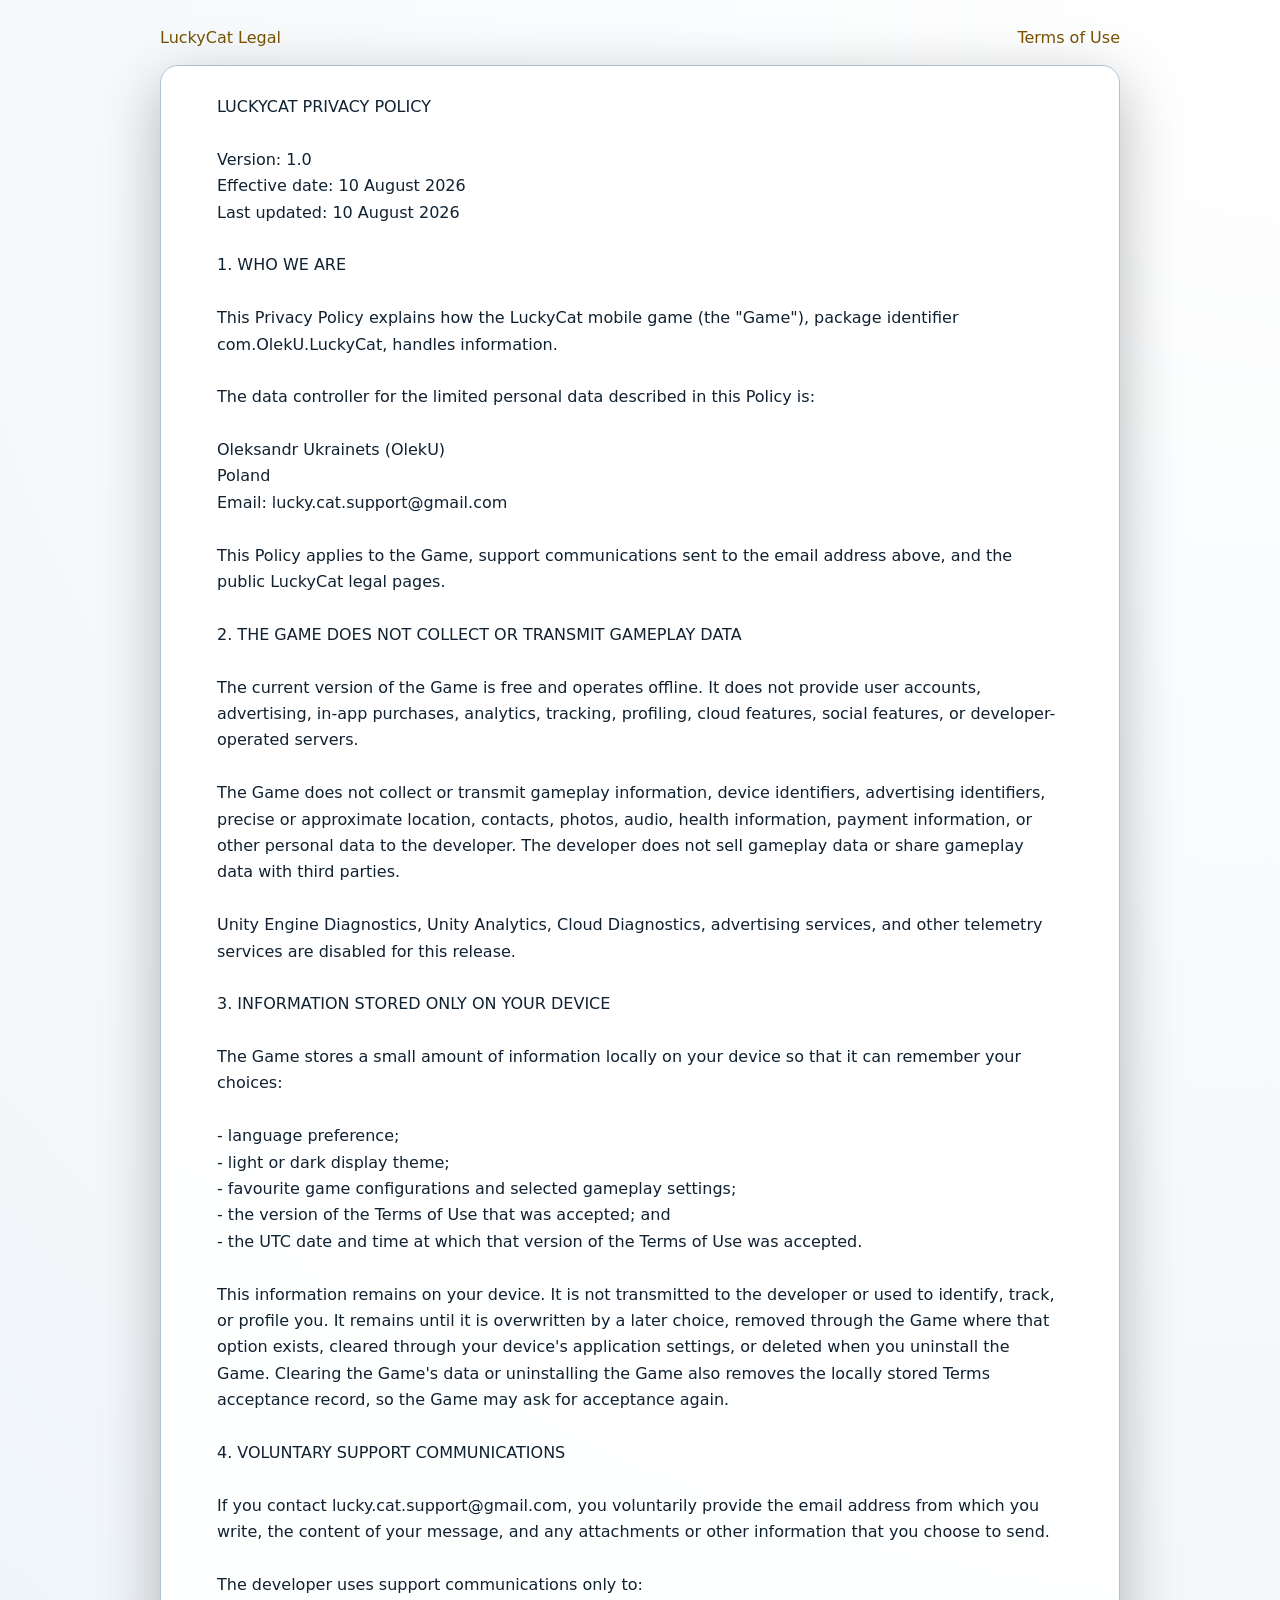
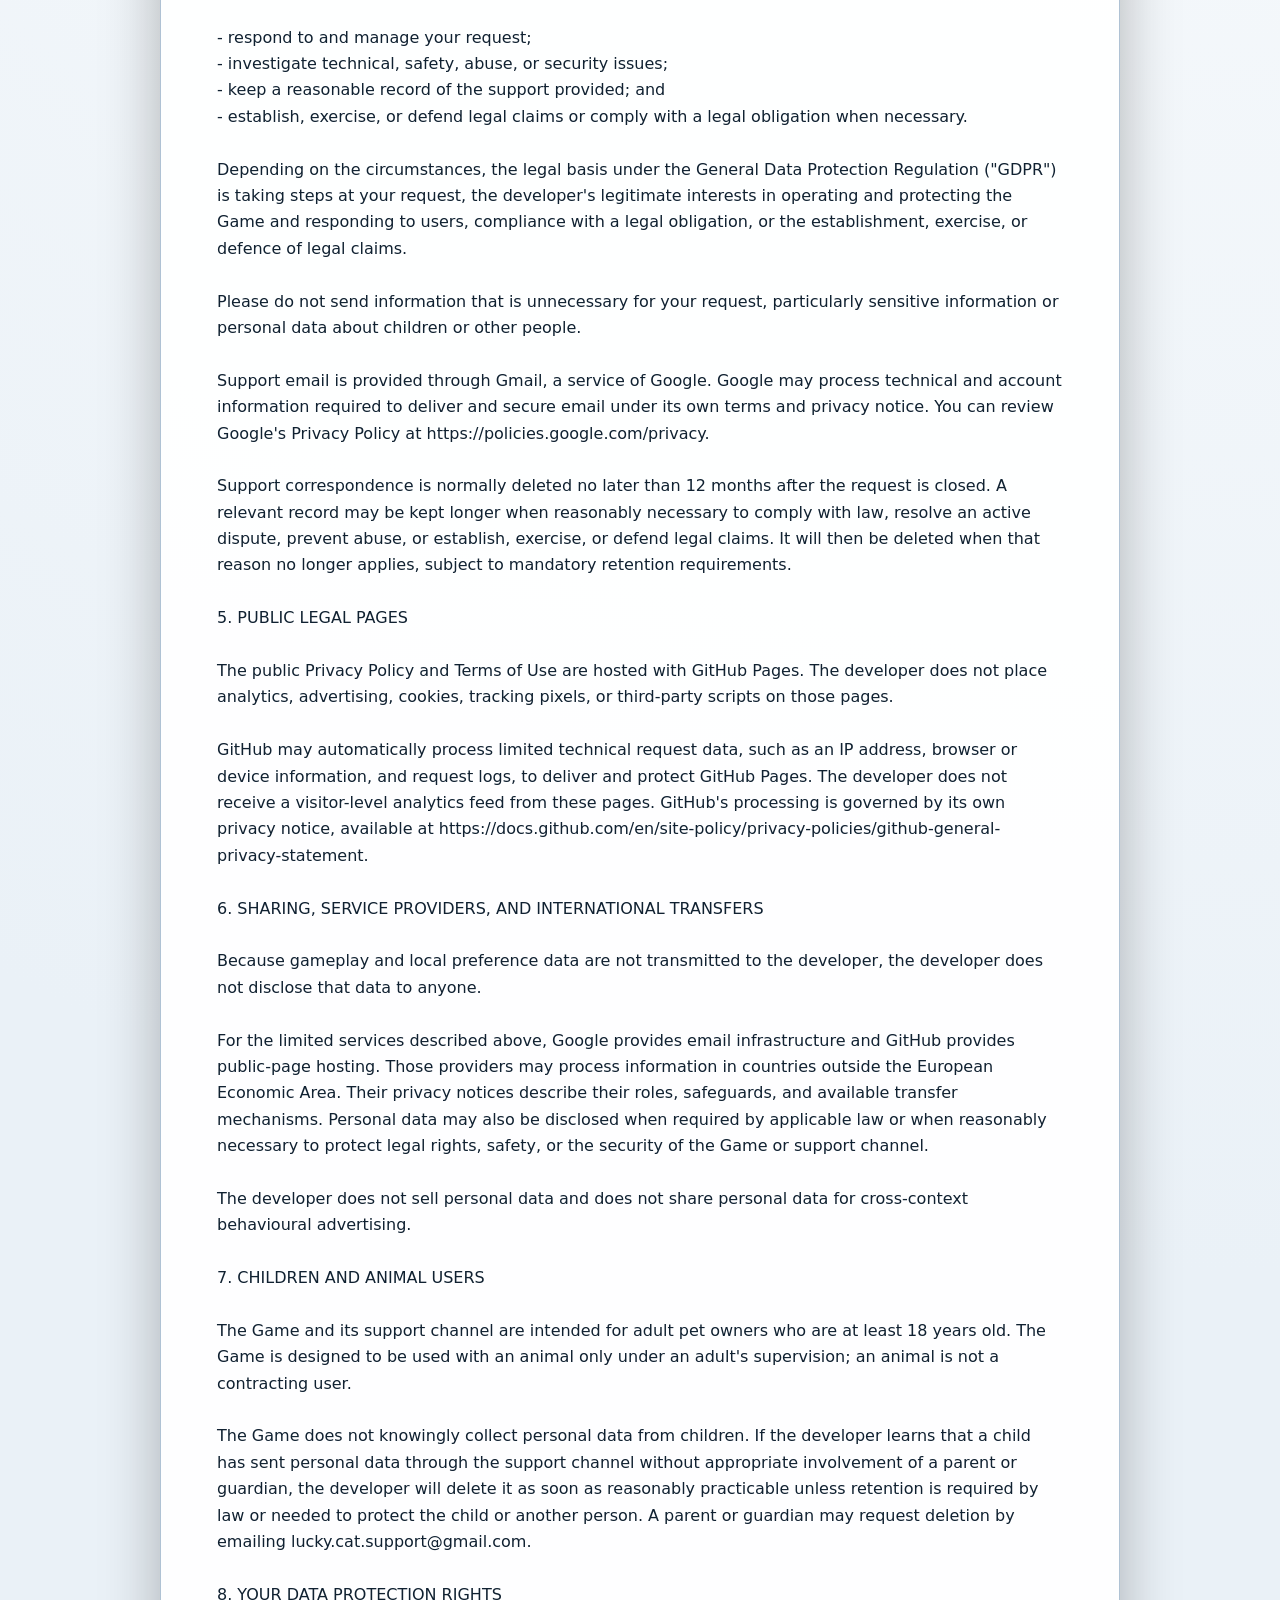
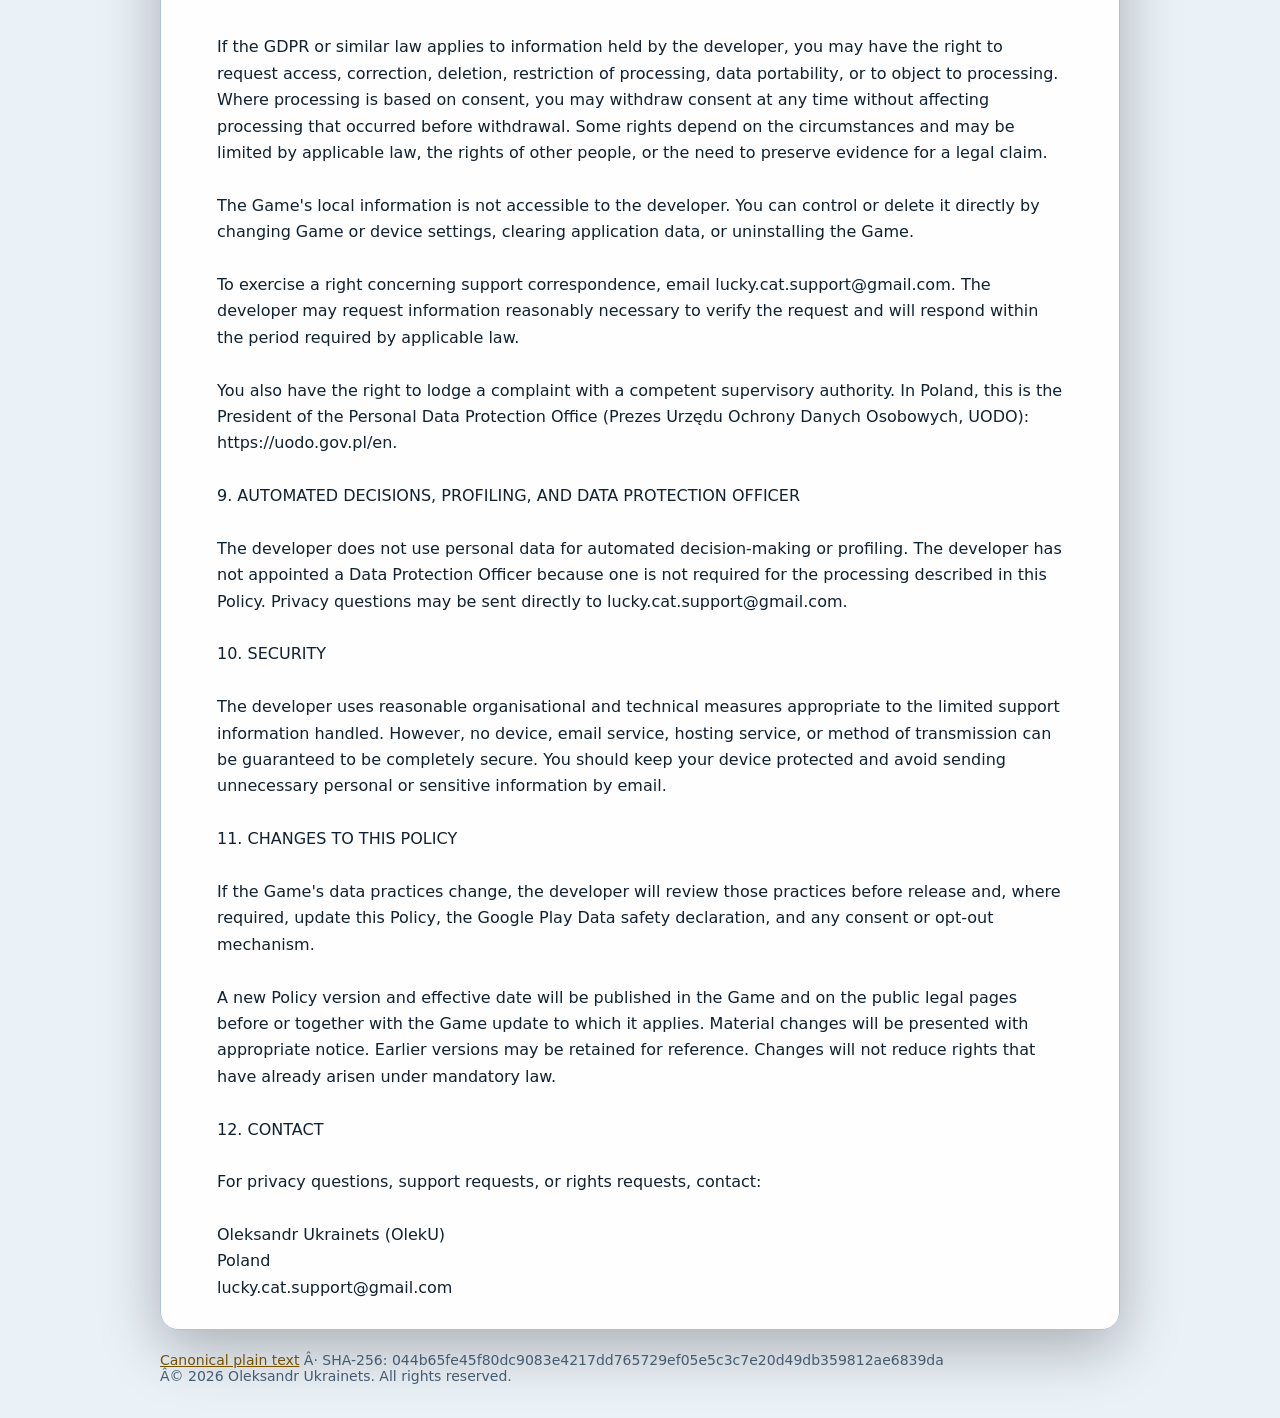
==== privacy-policy/index.html @ cce5e017 "Publish LuckyCat legal documents" ====
<!doctype html>
<html lang="en">
<head>
    <meta charset="utf-8">
    <meta name="viewport" content="width=device-width, initial-scale=1">
    <meta name="robots" content="index,follow">
    <meta name="legal-document-id" content="privacy-policy">
    <meta name="legal-document-version" content="1.0">
    <meta name="legal-document-effective-date" content="2026-08-10">
    <meta name="legal-document-sha256" content="044b65fe45f80dc9083e4217dd765729ef05e5c3c7e20d49db359812ae6839da">
    <title>LuckyCat Privacy Policy</title>
    <link rel="stylesheet" href="../assets/legal.css">
</head>
<body>
    <header class="site-header">
        <a href="../">LuckyCat Legal</a>
        <a href="../terms-of-use/">Terms of Use</a>
    </header>
    <main class="legal-page">
        <pre class="legal-copy">LUCKYCAT PRIVACY POLICY

Version: 1.0
Effective date: 10 August 2026
Last updated: 10 August 2026

1. WHO WE ARE

This Privacy Policy explains how the LuckyCat mobile game (the &quot;Game&quot;), package identifier com.OlekU.LuckyCat, handles information.

The data controller for the limited personal data described in this Policy is:

Oleksandr Ukrainets (OlekU)
Poland
Email: lucky.cat.support@gmail.com

This Policy applies to the Game, support communications sent to the email address above, and the public LuckyCat legal pages.

2. THE GAME DOES NOT COLLECT OR TRANSMIT GAMEPLAY DATA

The current version of the Game is free and operates offline. It does not provide user accounts, advertising, in-app purchases, analytics, tracking, profiling, cloud features, social features, or developer-operated servers.

The Game does not collect or transmit gameplay information, device identifiers, advertising identifiers, precise or approximate location, contacts, photos, audio, health information, payment information, or other personal data to the developer. The developer does not sell gameplay data or share gameplay data with third parties.

Unity Engine Diagnostics, Unity Analytics, Cloud Diagnostics, advertising services, and other telemetry services are disabled for this release.

3. INFORMATION STORED ONLY ON YOUR DEVICE

The Game stores a small amount of information locally on your device so that it can remember your choices:

- language preference;
- light or dark display theme;
- favourite game configurations and selected gameplay settings;
- the version of the Terms of Use that was accepted; and
- the UTC date and time at which that version of the Terms of Use was accepted.

This information remains on your device. It is not transmitted to the developer or used to identify, track, or profile you. It remains until it is overwritten by a later choice, removed through the Game where that option exists, cleared through your device&#39;s application settings, or deleted when you uninstall the Game. Clearing the Game&#39;s data or uninstalling the Game also removes the locally stored Terms acceptance record, so the Game may ask for acceptance again.

4. VOLUNTARY SUPPORT COMMUNICATIONS

If you contact lucky.cat.support@gmail.com, you voluntarily provide the email address from which you write, the content of your message, and any attachments or other information that you choose to send.

The developer uses support communications only to:

- respond to and manage your request;
- investigate technical, safety, abuse, or security issues;
- keep a reasonable record of the support provided; and
- establish, exercise, or defend legal claims or comply with a legal obligation when necessary.

Depending on the circumstances, the legal basis under the General Data Protection Regulation (&quot;GDPR&quot;) is taking steps at your request, the developer&#39;s legitimate interests in operating and protecting the Game and responding to users, compliance with a legal obligation, or the establishment, exercise, or defence of legal claims.

Please do not send information that is unnecessary for your request, particularly sensitive information or personal data about children or other people.

Support email is provided through Gmail, a service of Google. Google may process technical and account information required to deliver and secure email under its own terms and privacy notice. You can review Google&#39;s Privacy Policy at https://policies.google.com/privacy.

Support correspondence is normally deleted no later than 12 months after the request is closed. A relevant record may be kept longer when reasonably necessary to comply with law, resolve an active dispute, prevent abuse, or establish, exercise, or defend legal claims. It will then be deleted when that reason no longer applies, subject to mandatory retention requirements.

5. PUBLIC LEGAL PAGES

The public Privacy Policy and Terms of Use are hosted with GitHub Pages. The developer does not place analytics, advertising, cookies, tracking pixels, or third-party scripts on those pages.

GitHub may automatically process limited technical request data, such as an IP address, browser or device information, and request logs, to deliver and protect GitHub Pages. The developer does not receive a visitor-level analytics feed from these pages. GitHub&#39;s processing is governed by its own privacy notice, available at https://docs.github.com/en/site-policy/privacy-policies/github-general-privacy-statement.

6. SHARING, SERVICE PROVIDERS, AND INTERNATIONAL TRANSFERS

Because gameplay and local preference data are not transmitted to the developer, the developer does not disclose that data to anyone.

For the limited services described above, Google provides email infrastructure and GitHub provides public-page hosting. Those providers may process information in countries outside the European Economic Area. Their privacy notices describe their roles, safeguards, and available transfer mechanisms. Personal data may also be disclosed when required by applicable law or when reasonably necessary to protect legal rights, safety, or the security of the Game or support channel.

The developer does not sell personal data and does not share personal data for cross-context behavioural advertising.

7. CHILDREN AND ANIMAL USERS

The Game and its support channel are intended for adult pet owners who are at least 18 years old. The Game is designed to be used with an animal only under an adult&#39;s supervision; an animal is not a contracting user.

The Game does not knowingly collect personal data from children. If the developer learns that a child has sent personal data through the support channel without appropriate involvement of a parent or guardian, the developer will delete it as soon as reasonably practicable unless retention is required by law or needed to protect the child or another person. A parent or guardian may request deletion by emailing lucky.cat.support@gmail.com.

8. YOUR DATA PROTECTION RIGHTS

If the GDPR or similar law applies to information held by the developer, you may have the right to request access, correction, deletion, restriction of processing, data portability, or to object to processing. Where processing is based on consent, you may withdraw consent at any time without affecting processing that occurred before withdrawal. Some rights depend on the circumstances and may be limited by applicable law, the rights of other people, or the need to preserve evidence for a legal claim.

The Game&#39;s local information is not accessible to the developer. You can control or delete it directly by changing Game or device settings, clearing application data, or uninstalling the Game.

To exercise a right concerning support correspondence, email lucky.cat.support@gmail.com. The developer may request information reasonably necessary to verify the request and will respond within the period required by applicable law.

You also have the right to lodge a complaint with a competent supervisory authority. In Poland, this is the President of the Personal Data Protection Office (Prezes Urzędu Ochrony Danych Osobowych, UODO): https://uodo.gov.pl/en.

9. AUTOMATED DECISIONS, PROFILING, AND DATA PROTECTION OFFICER

The developer does not use personal data for automated decision-making or profiling. The developer has not appointed a Data Protection Officer because one is not required for the processing described in this Policy. Privacy questions may be sent directly to lucky.cat.support@gmail.com.

10. SECURITY

The developer uses reasonable organisational and technical measures appropriate to the limited support information handled. However, no device, email service, hosting service, or method of transmission can be guaranteed to be completely secure. You should keep your device protected and avoid sending unnecessary personal or sensitive information by email.

11. CHANGES TO THIS POLICY

If the Game&#39;s data practices change, the developer will review those practices before release and, where required, update this Policy, the Google Play Data safety declaration, and any consent or opt-out mechanism.

A new Policy version and effective date will be published in the Game and on the public legal pages before or together with the Game update to which it applies. Material changes will be presented with appropriate notice. Earlier versions may be retained for reference. Changes will not reduce rights that have already arisen under mandatory law.

12. CONTACT

For privacy questions, support requests, or rights requests, contact:

Oleksandr Ukrainets (OlekU)
Poland
lucky.cat.support@gmail.com
</pre>
    </main>
    <footer class="site-footer">
        <a href="../documents/privacy-policy.txt">Canonical plain text</a>
        Â· SHA-256: 044b65fe45f80dc9083e4217dd765729ef05e5c3c7e20d49db359812ae6839da<br>
        Â© 2026 Oleksandr Ukrainets. All rights reserved.
    </footer>
</body>
</html>
---- assets/legal.css ----
:root {
    color-scheme: light dark;
    font-family: Inter, Manrope, system-ui, -apple-system, "Segoe UI", sans-serif;
    background: #071524;
    color: #f4f0e8;
}

* {
    box-sizing: border-box;
}

body {
    margin: 0;
    min-height: 100vh;
    background: radial-gradient(circle at top right, #162941, #071524 55%);
}

a {
    color: #f6c453;
}

a:hover,
a:focus-visible {
    color: #ffe4b1;
}

.site-header,
.site-footer,
.legal-page,
.landing {
    width: min(960px, calc(100% - 32px));
    margin-inline: auto;
}

.site-header {
    padding: 28px 0 18px;
    display: flex;
    gap: 20px;
    align-items: baseline;
    justify-content: space-between;
}

.site-header a {
    text-decoration: none;
}

.legal-page,
.landing {
    padding: 28px clamp(20px, 5vw, 56px);
    background: rgba(21, 33, 48, 0.94);
    border: 1px solid #2c3a4c;
    border-radius: 18px;
    box-shadow: 0 18px 60px rgba(0, 0, 0, 0.28);
}

.legal-copy {
    margin: 0;
    overflow-wrap: anywhere;
    white-space: pre-wrap;
    font: 400 1rem/1.65 Inter, Manrope, system-ui, -apple-system, "Segoe UI", sans-serif;
}

.landing h1 {
    margin-top: 0;
}

.document-list {
    display: grid;
    gap: 16px;
    padding: 0;
    list-style: none;
}

.document-list a {
    display: block;
    min-height: 54px;
    padding: 15px 18px;
    border: 1px solid #d2c5b0;
    border-radius: 12px;
    font-weight: 650;
    text-decoration: none;
}

.site-footer {
    padding: 22px 0 34px;
    color: #d2c5b0;
    font-size: 0.875rem;
}

@media (prefers-color-scheme: light) {
    :root {
        background: #eaf1f7;
        color: #102131;
    }

    body {
        background: radial-gradient(circle at top right, #ffffff, #eaf1f7 60%);
    }

    .legal-page,
    .landing {
        background: rgba(255, 255, 255, 0.96);
        border-color: #afc2d4;
    }

    a,
    a:hover,
    a:focus-visible {
        color: #765100;
    }

    .site-footer {
        color: #455b70;
    }
}
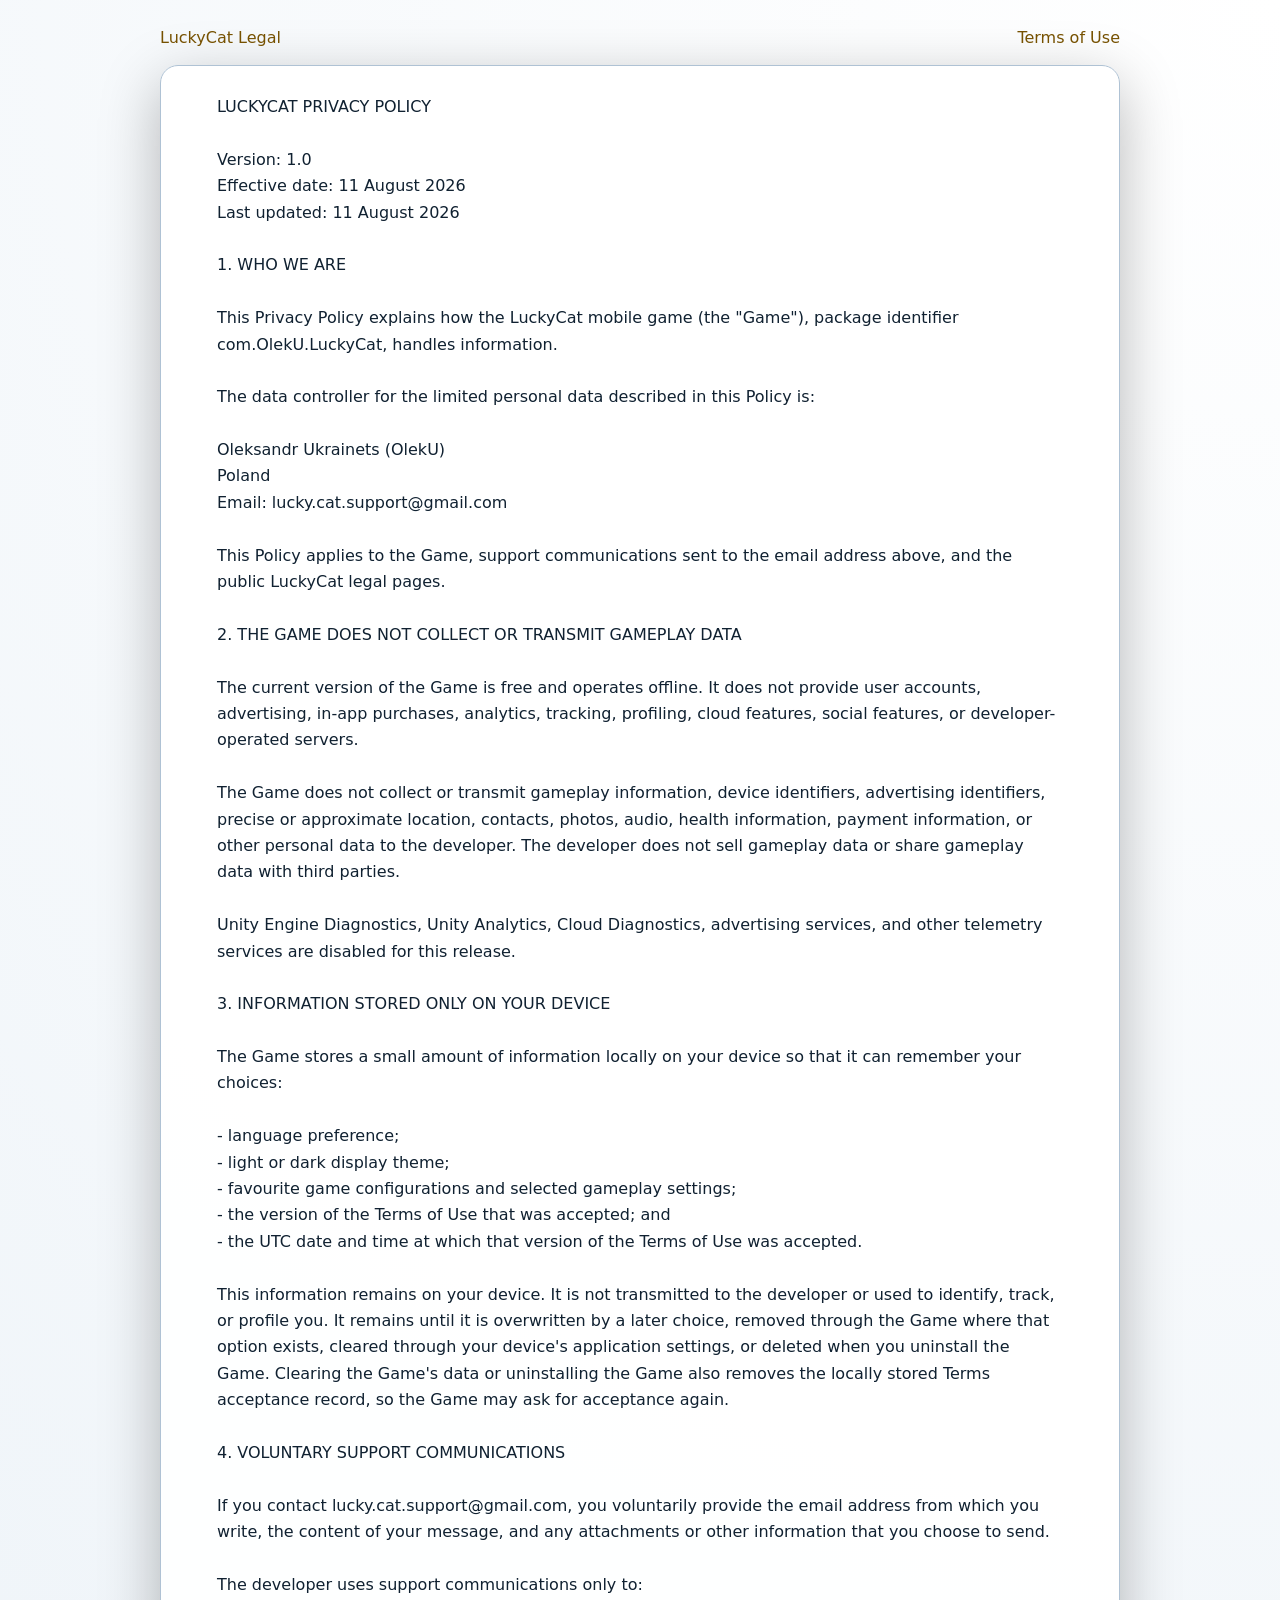
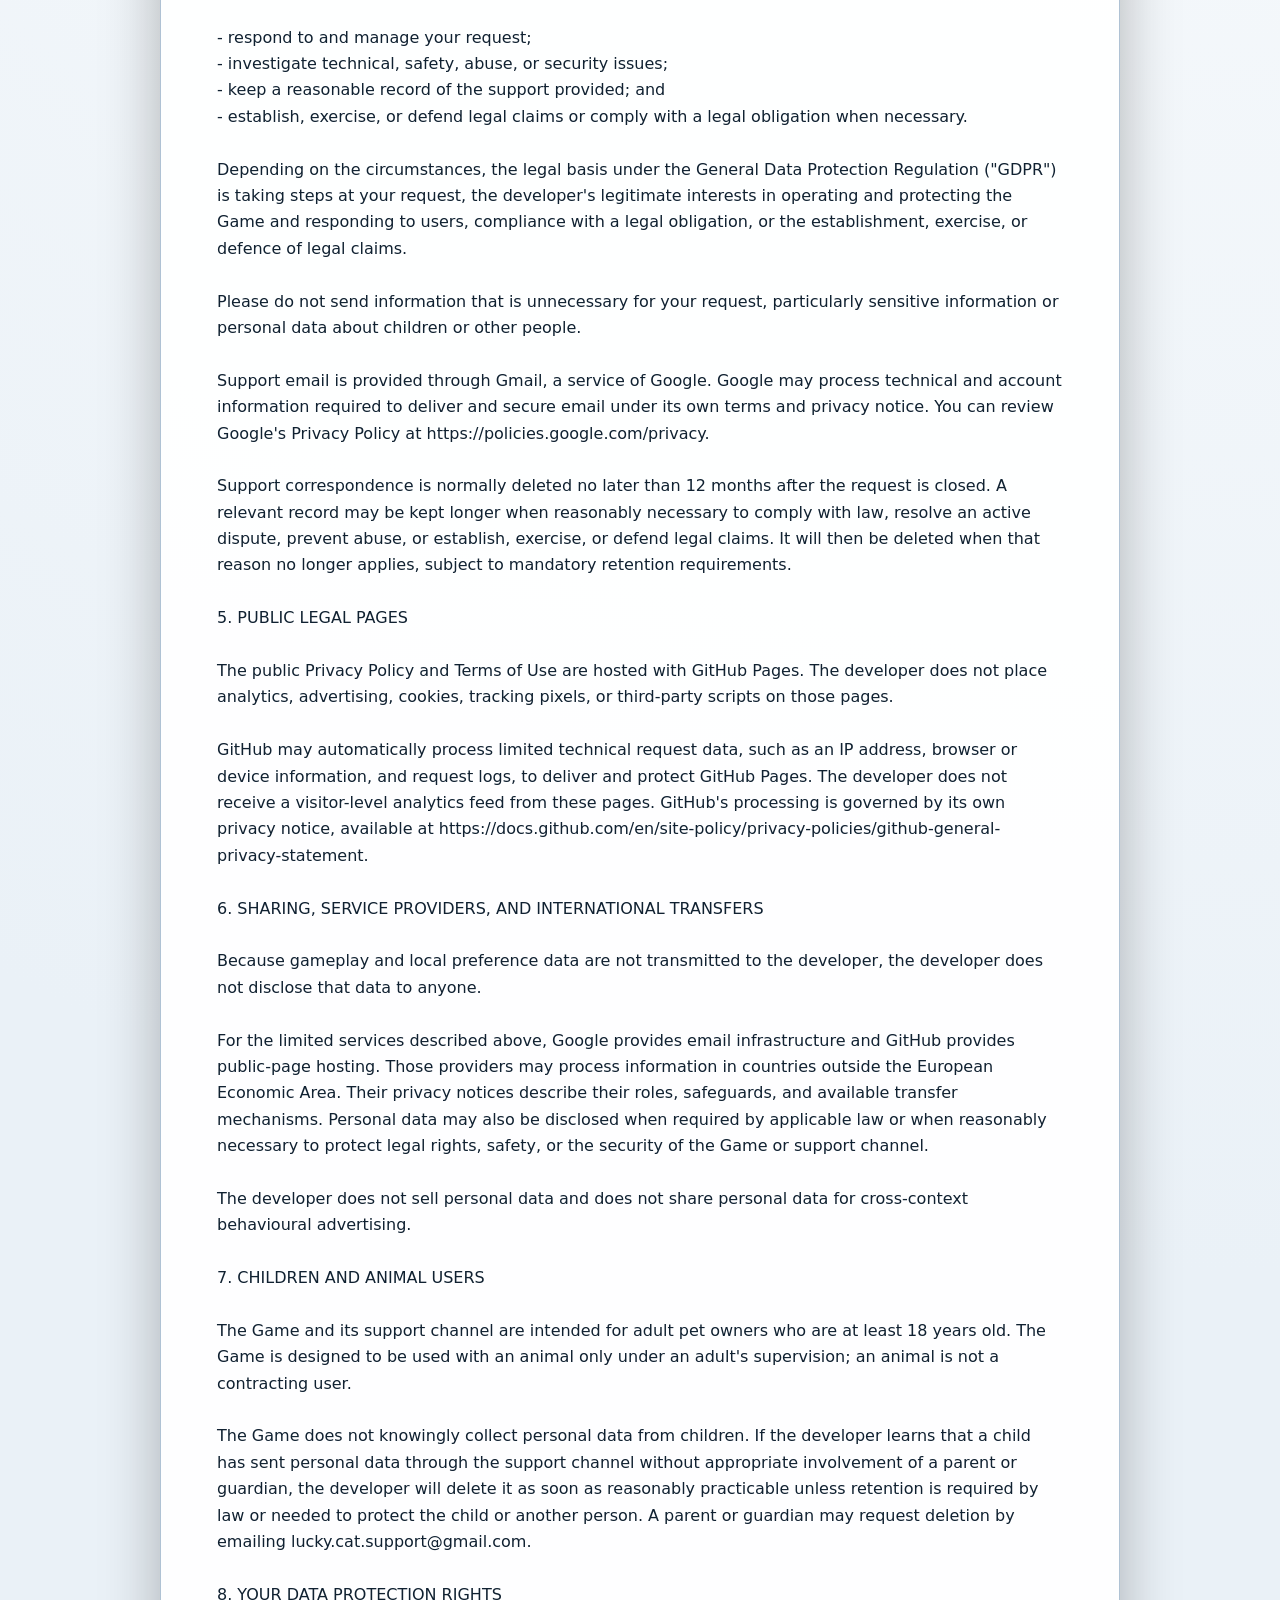
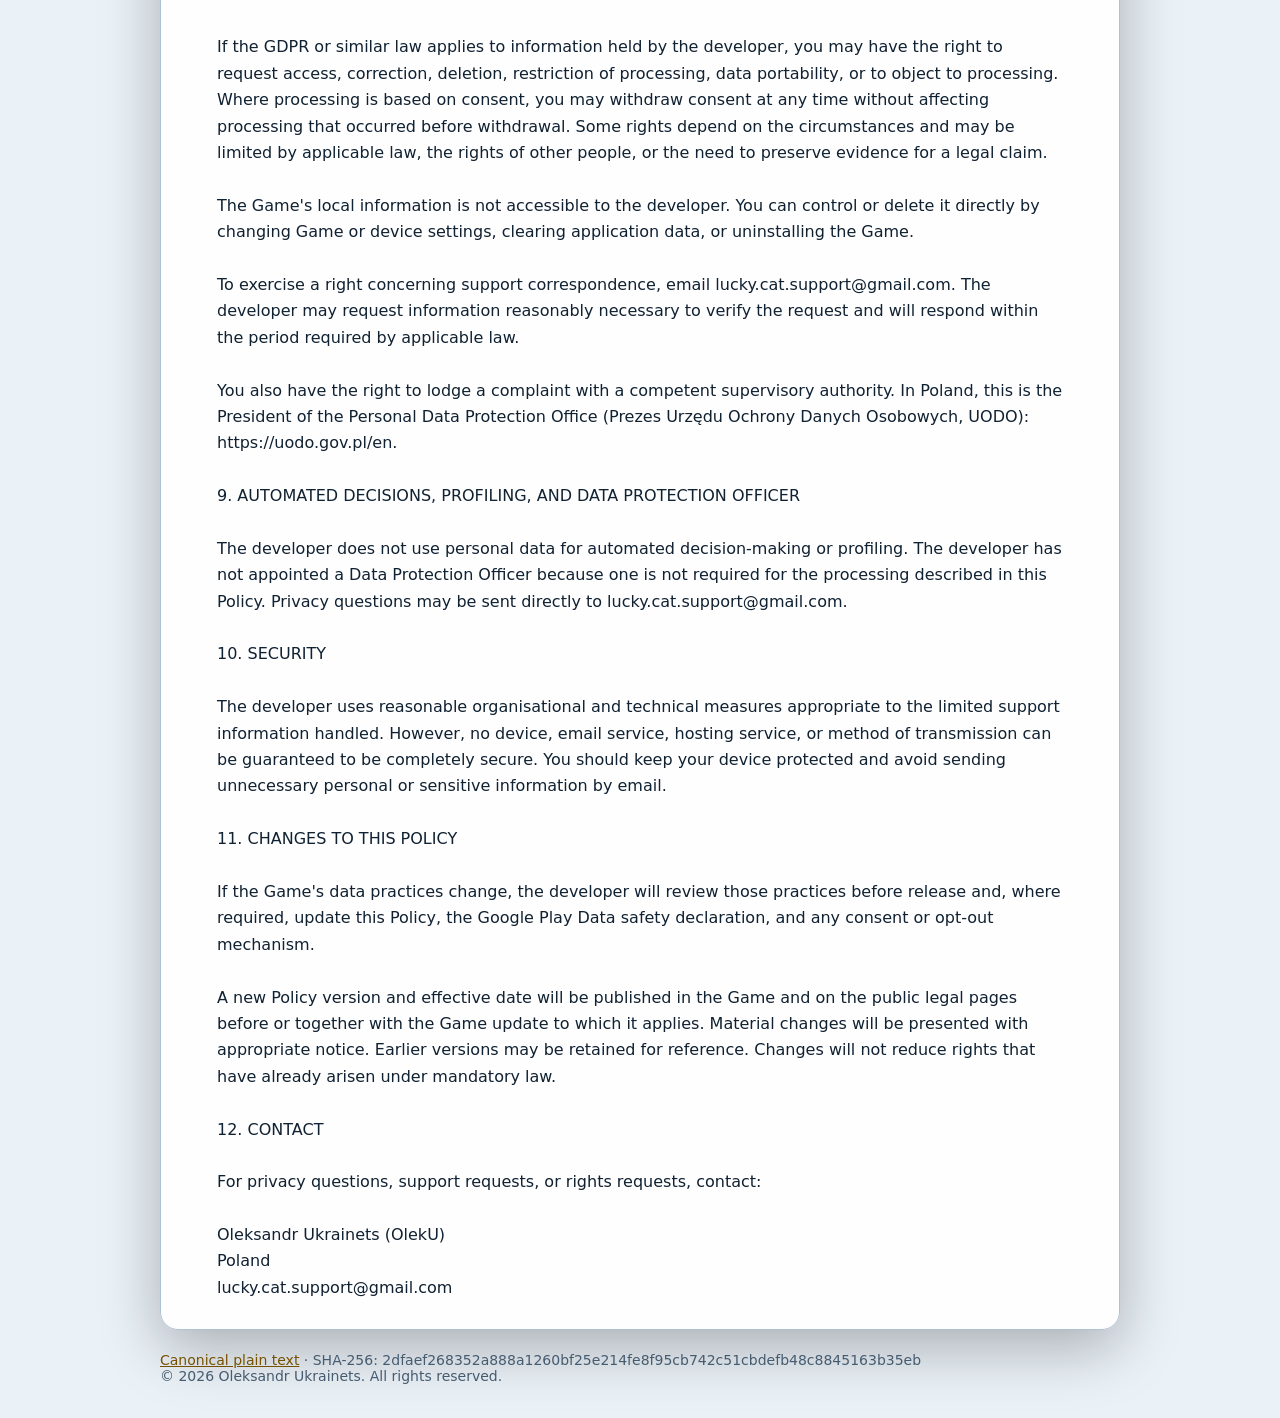
==== commit 5737e35a: "Set legal documents effective date" ====
--- a/privacy-policy/index.html
+++ b/privacy-policy/index.html
@@ -6,8 +6,8 @@
     <meta name="robots" content="index,follow">
     <meta name="legal-document-id" content="privacy-policy">
     <meta name="legal-document-version" content="1.0">
-    <meta name="legal-document-effective-date" content="2026-08-10">
-    <meta name="legal-document-sha256" content="044b65fe45f80dc9083e4217dd765729ef05e5c3c7e20d49db359812ae6839da">
+    <meta name="legal-document-effective-date" content="2026-08-11">
+    <meta name="legal-document-sha256" content="2dfaef268352a888a1260bf25e214fe8f95cb742c51cbdefb48c8845163b35eb">
     <title>LuckyCat Privacy Policy</title>
     <link rel="stylesheet" href="../assets/legal.css">
 </head>
@@ -20,8 +20,8 @@
         <pre class="legal-copy">LUCKYCAT PRIVACY POLICY
 
 Version: 1.0
-Effective date: 10 August 2026
-Last updated: 10 August 2026
+Effective date: 11 August 2026
+Last updated: 11 August 2026
 
 1. WHO WE ARE
 
@@ -129,8 +129,8 @@
     </main>
     <footer class="site-footer">
         <a href="../documents/privacy-policy.txt">Canonical plain text</a>
-        Â· SHA-256: 044b65fe45f80dc9083e4217dd765729ef05e5c3c7e20d49db359812ae6839da<br>
-        Â© 2026 Oleksandr Ukrainets. All rights reserved.
+        &middot; SHA-256: 2dfaef268352a888a1260bf25e214fe8f95cb742c51cbdefb48c8845163b35eb<br>
+        &copy; 2026 Oleksandr Ukrainets. All rights reserved.
     </footer>
 </body>
 </html>
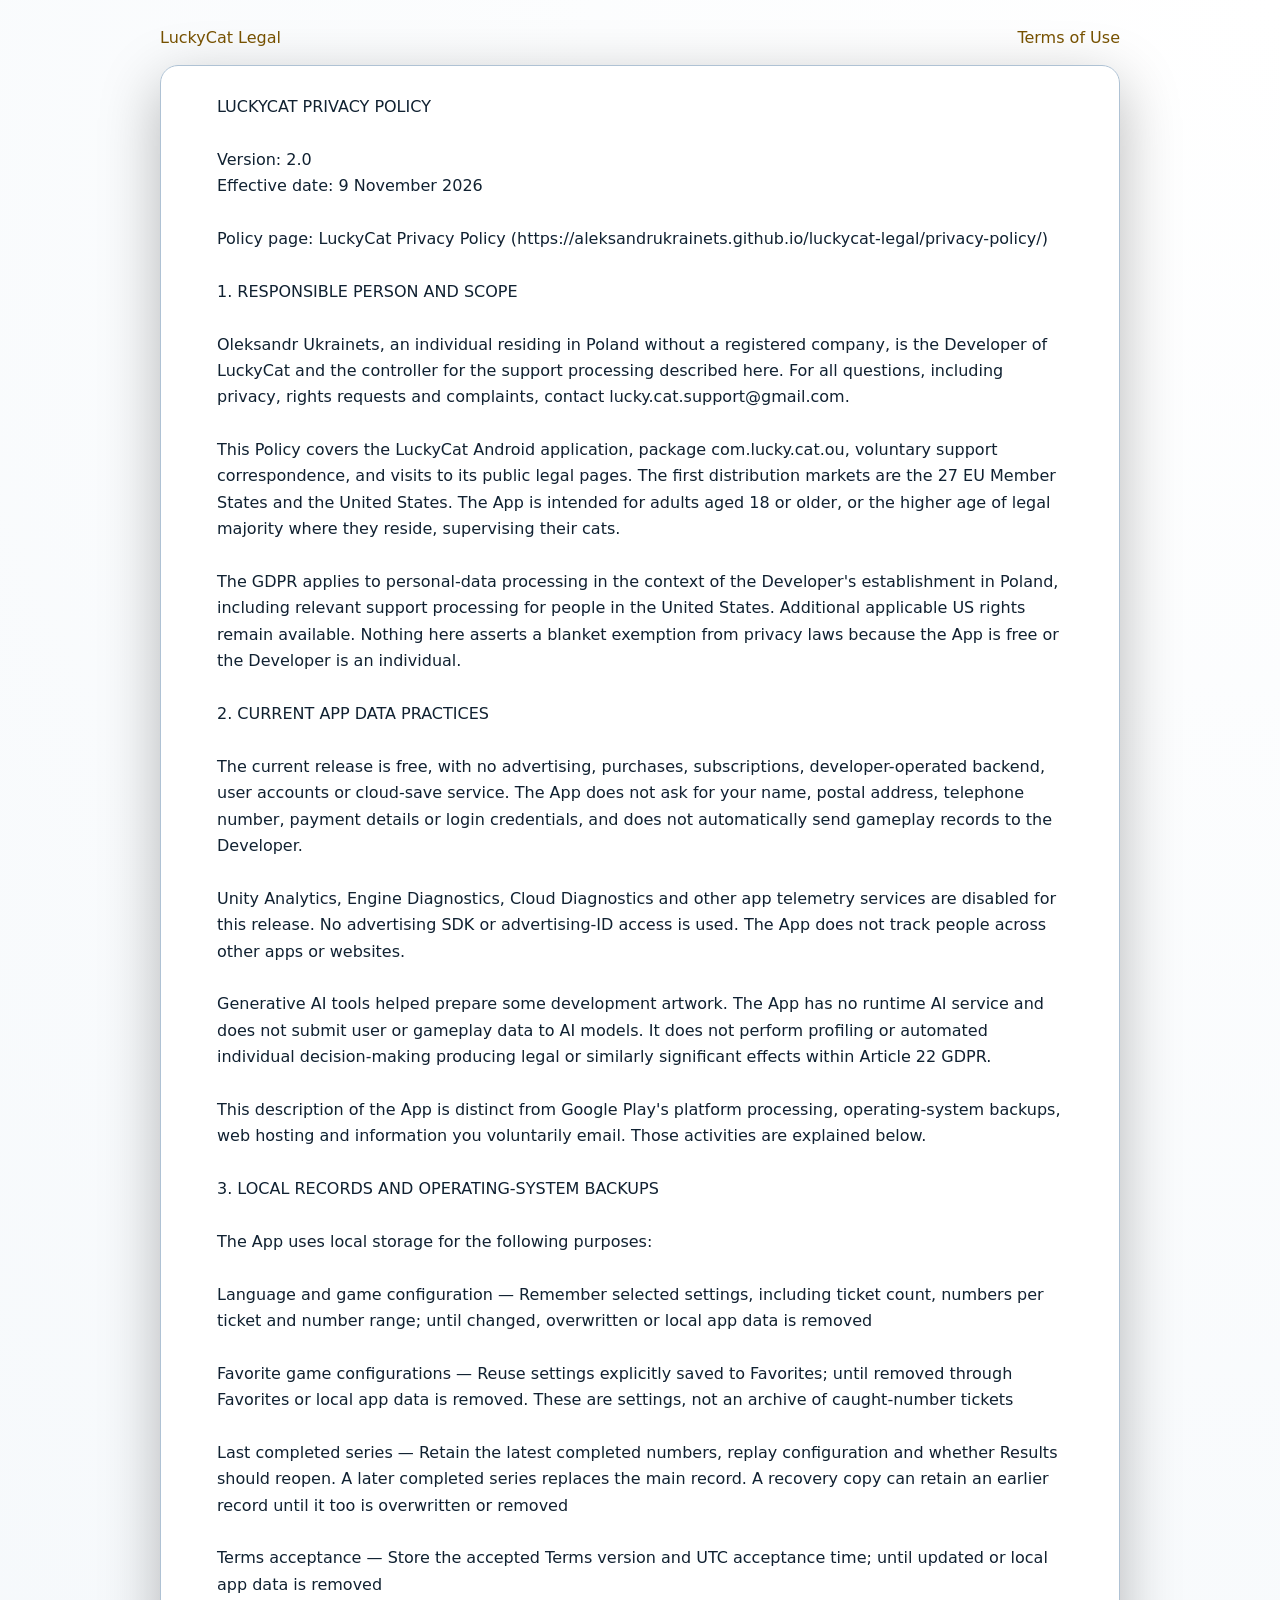
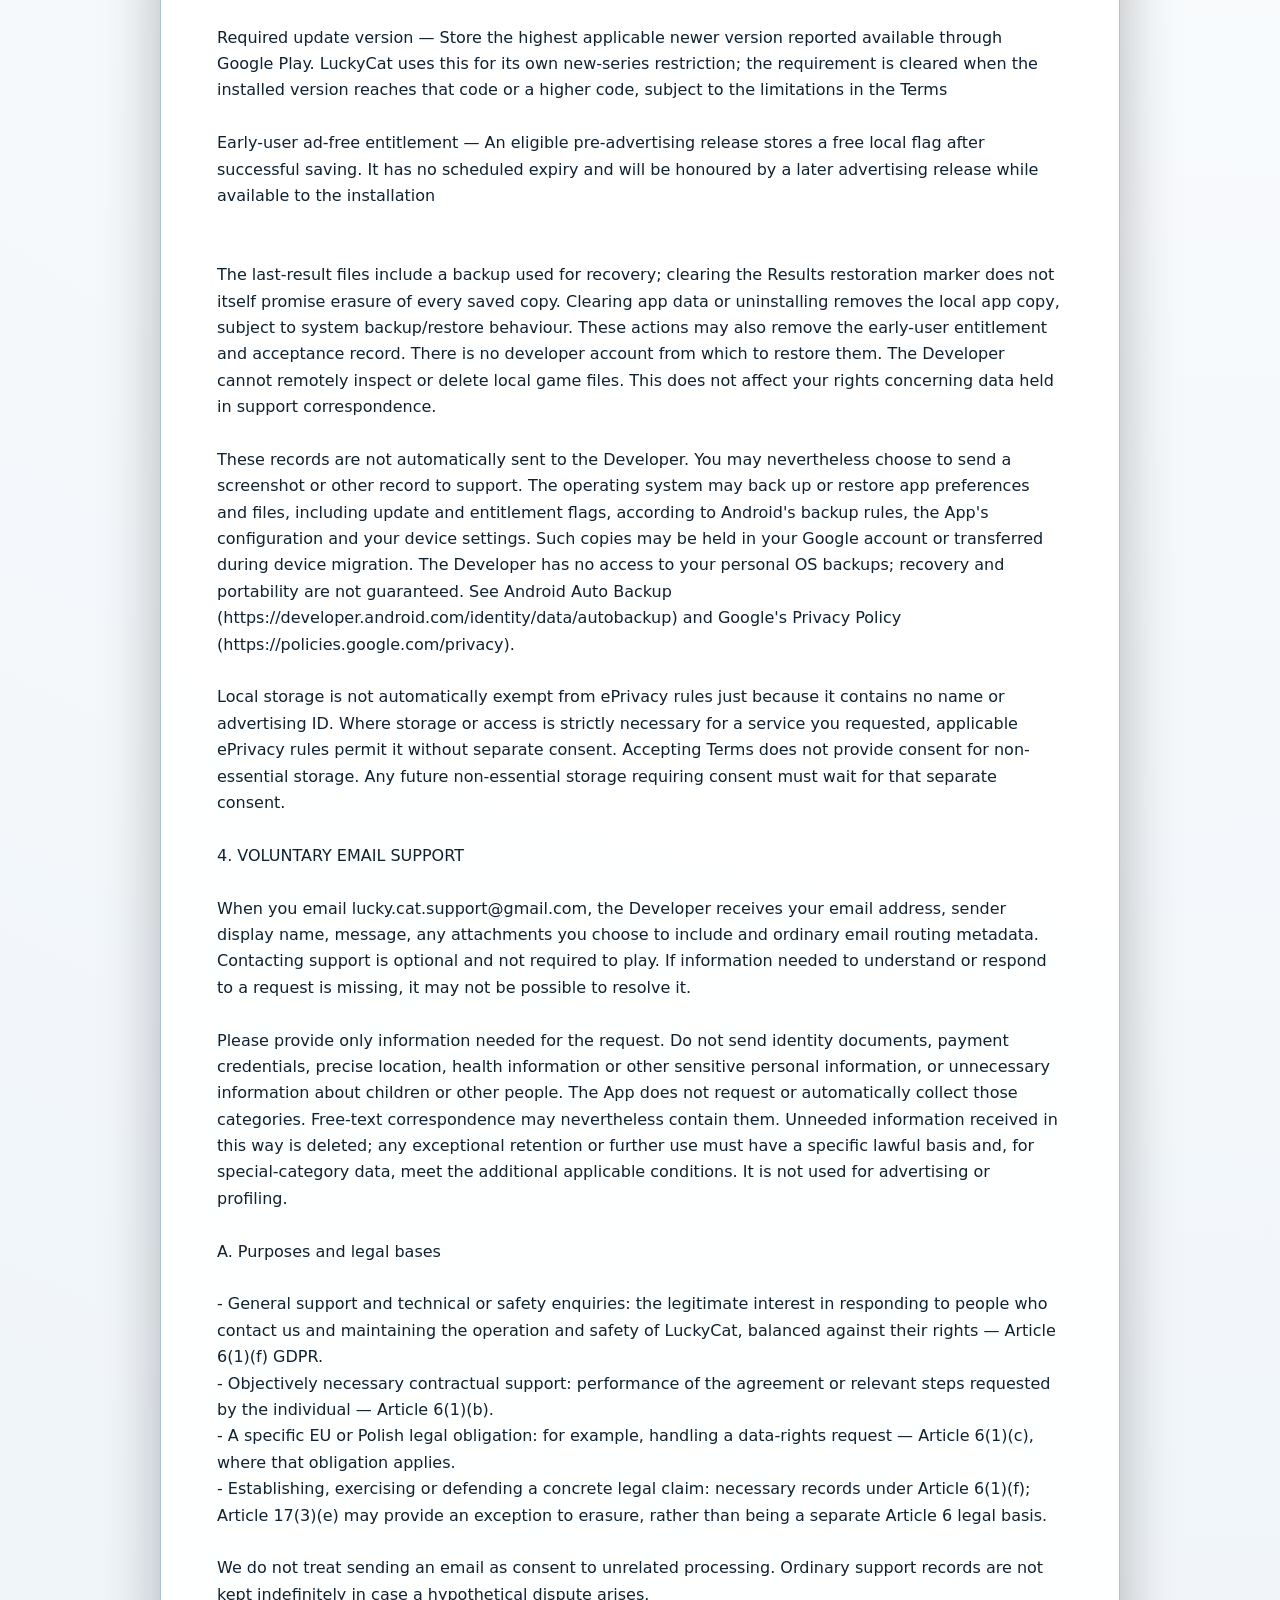
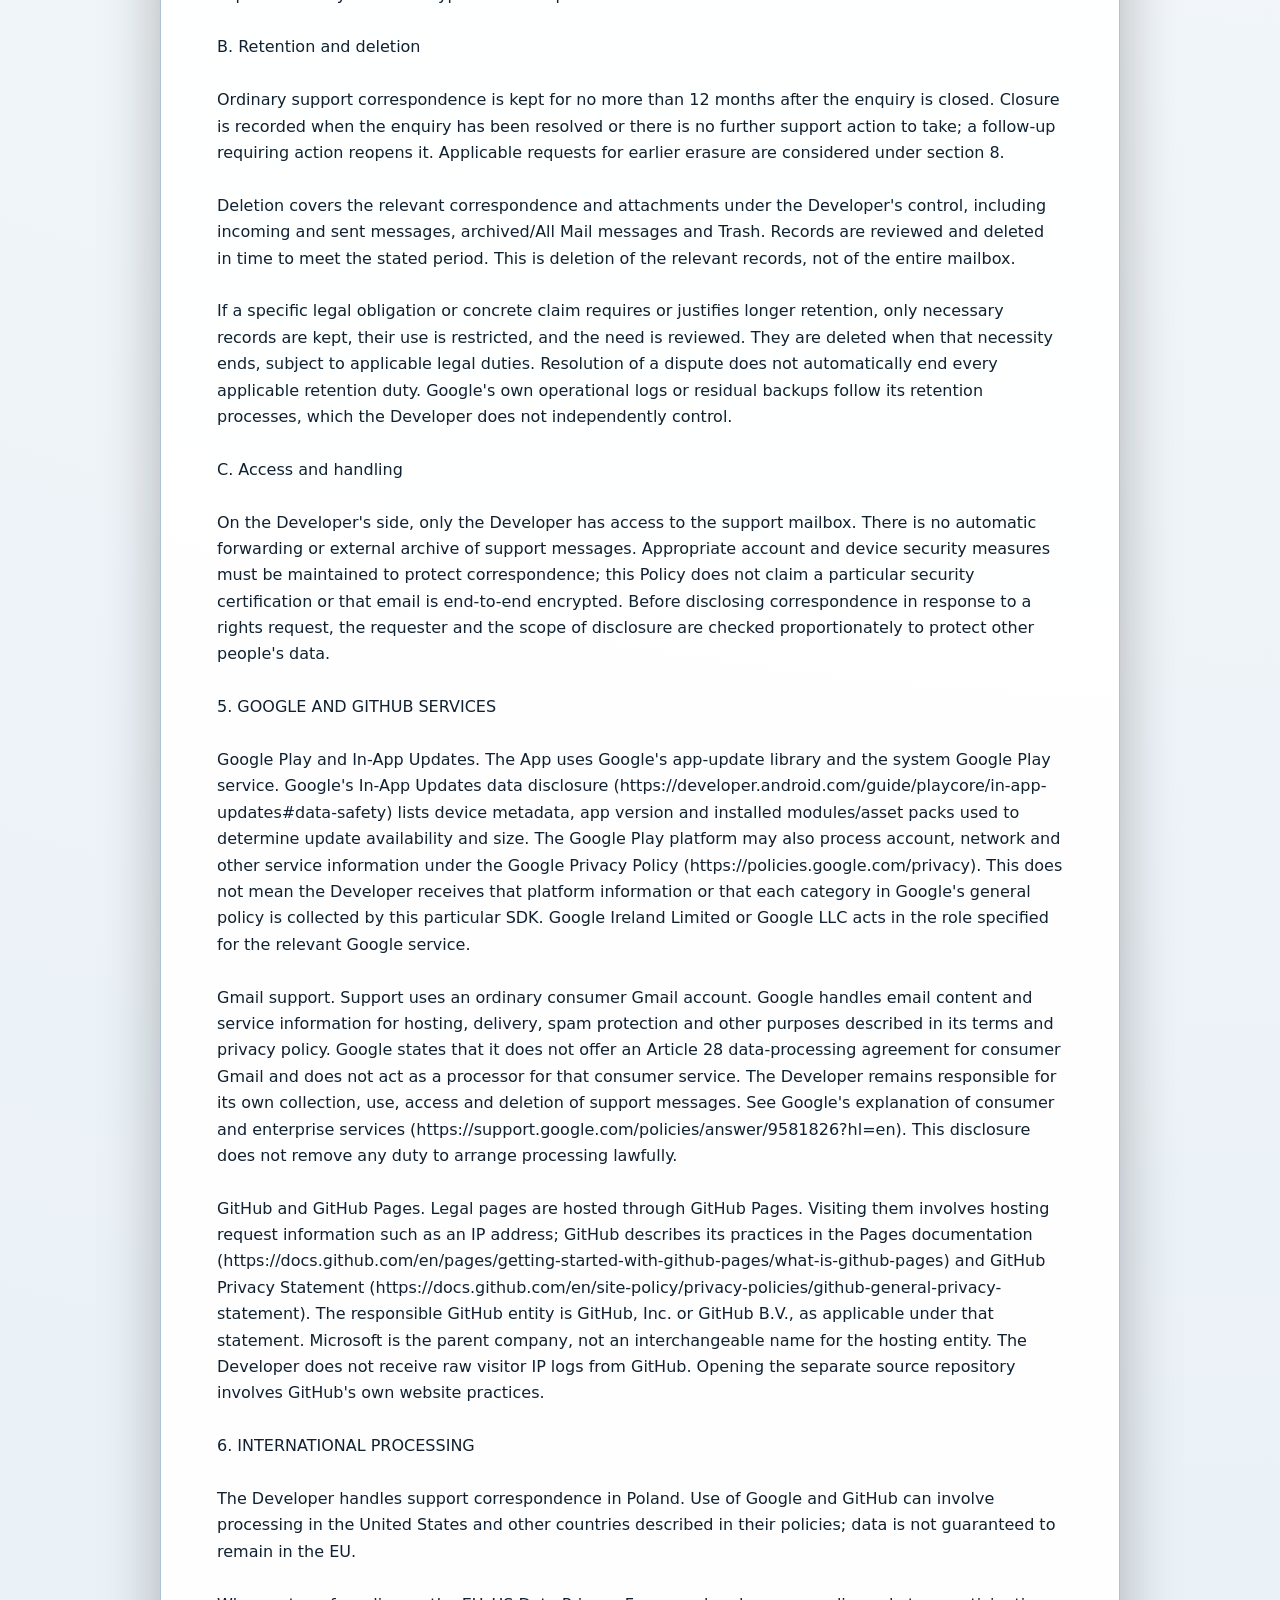
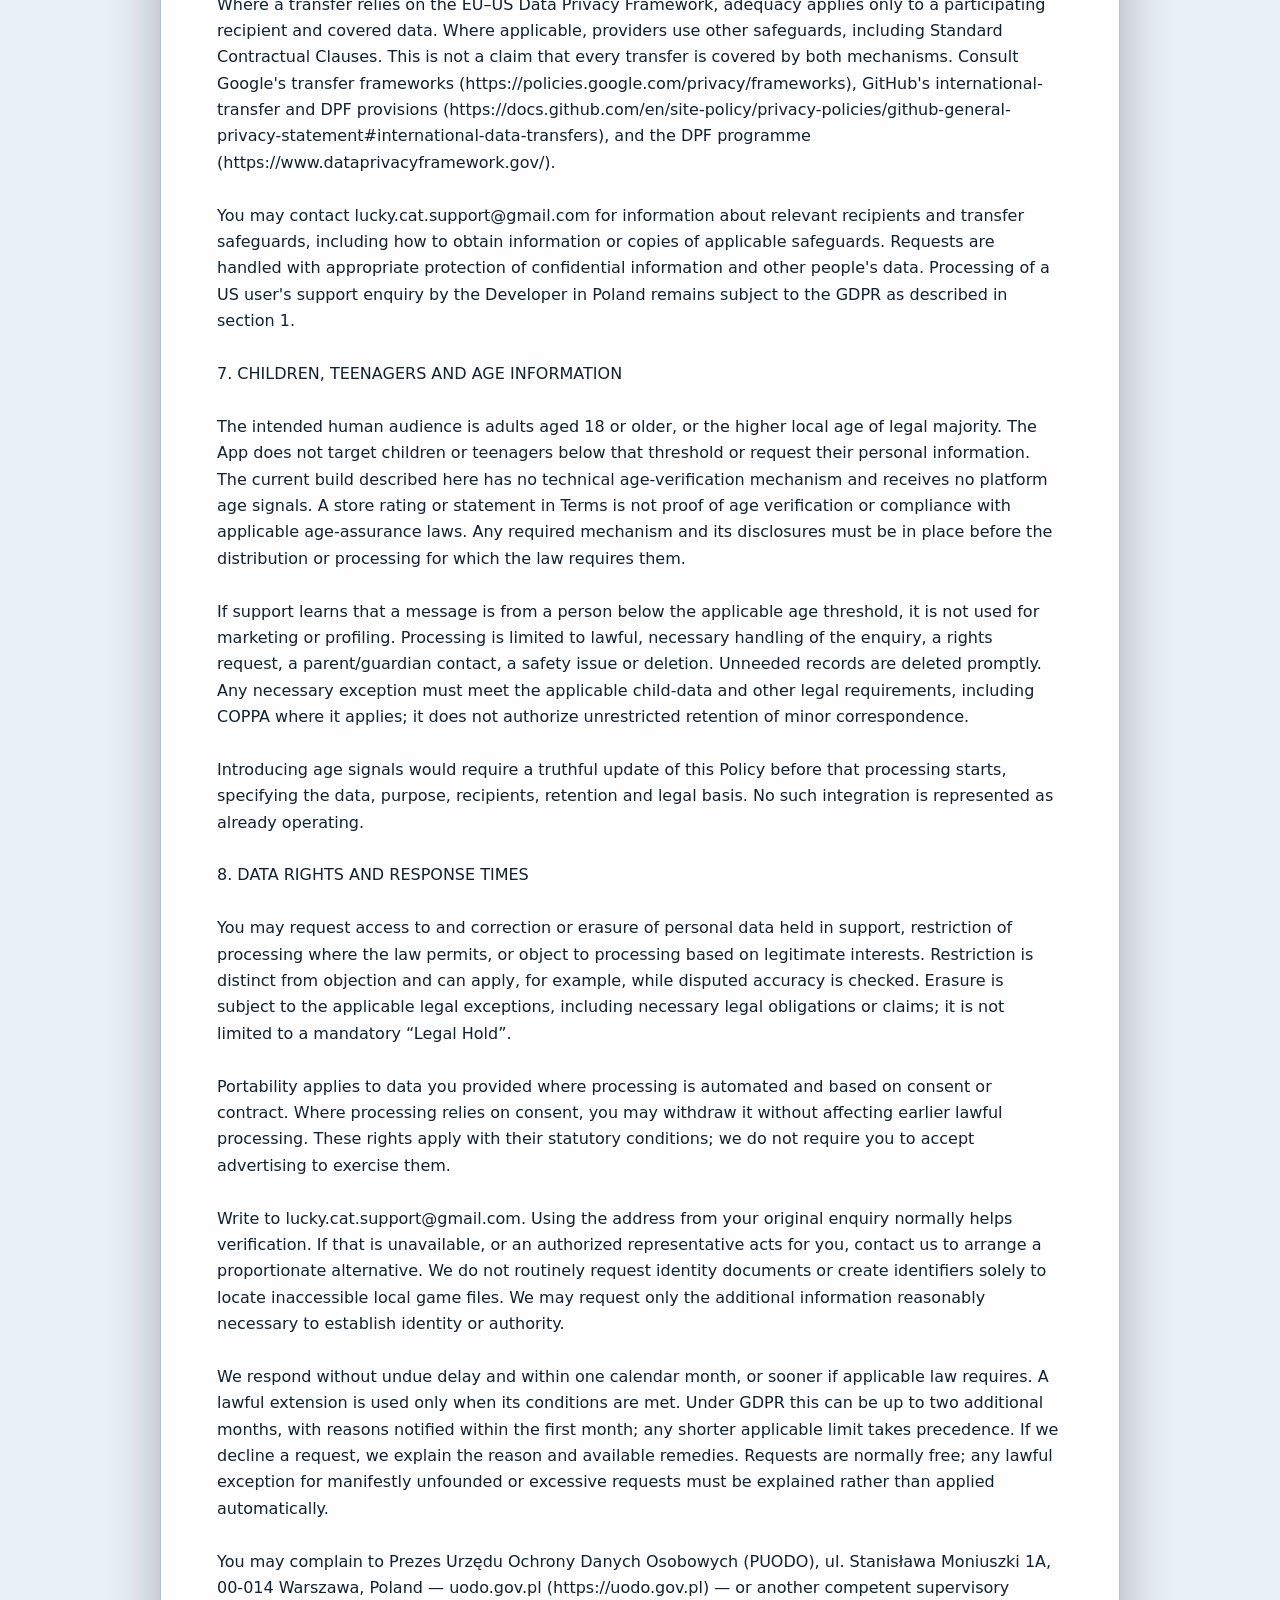
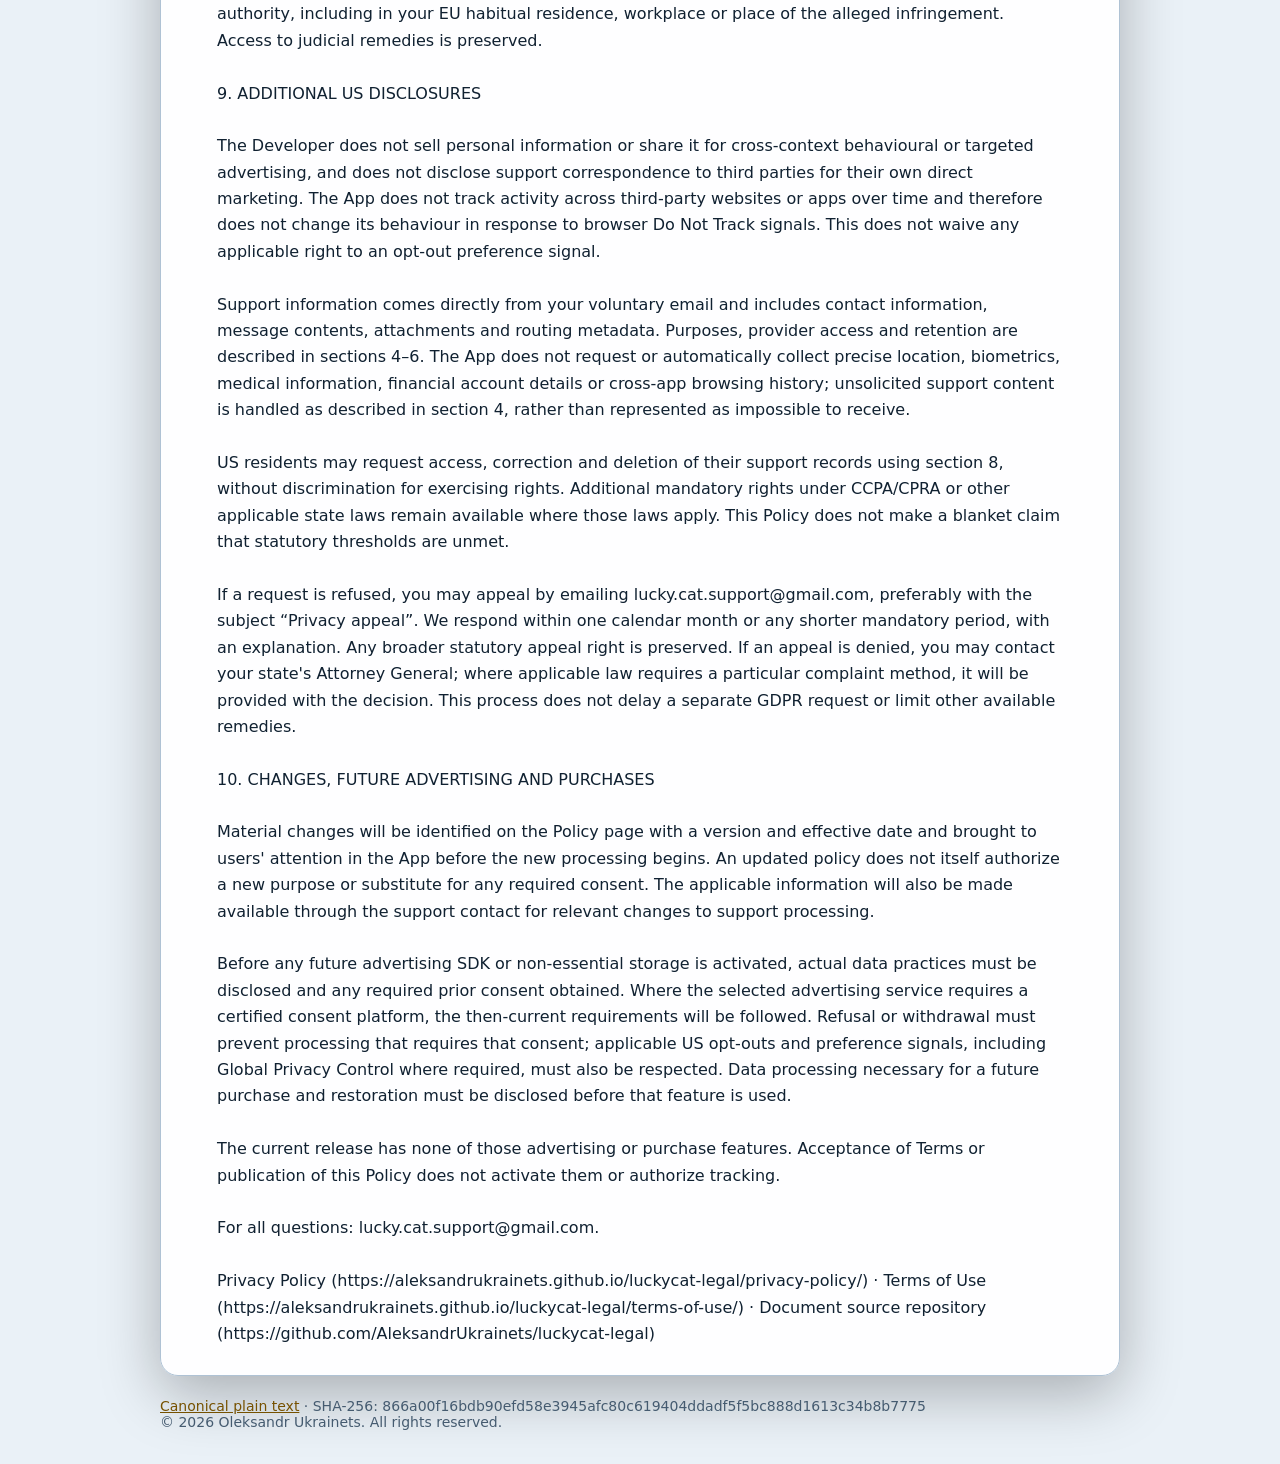
==== commit cb8d94dd: "Publish approved English legal documents version 2.0" ====
--- a/privacy-policy/index.html
+++ b/privacy-policy/index.html
@@ -5,11 +5,11 @@
     <meta name="viewport" content="width=device-width, initial-scale=1">
     <meta name="robots" content="index,follow">
     <meta name="legal-document-id" content="privacy-policy">
-    <meta name="legal-document-version" content="1.0">
-    <meta name="legal-document-effective-date" content="2026-08-11">
-    <meta name="legal-document-sha256" content="2dfaef268352a888a1260bf25e214fe8f95cb742c51cbdefb48c8845163b35eb">
+    <meta name="legal-document-version" content="2.0">
+    <meta name="legal-document-effective-date" content="2026-11-09">
+    <meta name="legal-document-sha256" content="866a00f16bdb90efd58e3945afc80c619404ddadf5f5bc888d1613c34b8b7775">
     <title>LuckyCat Privacy Policy</title>
-    <link rel="stylesheet" href="../assets/legal.css">
+    <link rel="stylesheet" href="../assets/legal.css?v=2">
 </head>
 <body>
     <header class="site-header">
@@ -19,117 +19,141 @@
     <main class="legal-page">
         <pre class="legal-copy">LUCKYCAT PRIVACY POLICY
 
-Version: 1.0
-Effective date: 11 August 2026
-Last updated: 11 August 2026
+Version: 2.0
+Effective date: 9 November 2026
 
-1. WHO WE ARE
+Policy page: LuckyCat Privacy Policy (https://aleksandrukrainets.github.io/luckycat-legal/privacy-policy/)
 
-This Privacy Policy explains how the LuckyCat mobile game (the &quot;Game&quot;), package identifier com.OlekU.LuckyCat, handles information.
+1. RESPONSIBLE PERSON AND SCOPE
 
-The data controller for the limited personal data described in this Policy is:
+Oleksandr Ukrainets, an individual residing in Poland without a registered company, is the Developer of LuckyCat and the controller for the support processing described here. For all questions, including privacy, rights requests and complaints, contact lucky.cat.support@gmail.com.
 
-Oleksandr Ukrainets (OlekU)
-Poland
-Email: lucky.cat.support@gmail.com
+This Policy covers the LuckyCat Android application, package com.lucky.cat.ou, voluntary support correspondence, and visits to its public legal pages. The first distribution markets are the 27 EU Member States and the United States. The App is intended for adults aged 18 or older, or the higher age of legal majority where they reside, supervising their cats.
 
-This Policy applies to the Game, support communications sent to the email address above, and the public LuckyCat legal pages.
+The GDPR applies to personal-data processing in the context of the Developer&#39;s establishment in Poland, including relevant support processing for people in the United States. Additional applicable US rights remain available. Nothing here asserts a blanket exemption from privacy laws because the App is free or the Developer is an individual.
 
-2. THE GAME DOES NOT COLLECT OR TRANSMIT GAMEPLAY DATA
+2. CURRENT APP DATA PRACTICES
 
-The current version of the Game is free and operates offline. It does not provide user accounts, advertising, in-app purchases, analytics, tracking, profiling, cloud features, social features, or developer-operated servers.
+The current release is free, with no advertising, purchases, subscriptions, developer-operated backend, user accounts or cloud-save service. The App does not ask for your name, postal address, telephone number, payment details or login credentials, and does not automatically send gameplay records to the Developer.
 
-The Game does not collect or transmit gameplay information, device identifiers, advertising identifiers, precise or approximate location, contacts, photos, audio, health information, payment information, or other personal data to the developer. The developer does not sell gameplay data or share gameplay data with third parties.
+Unity Analytics, Engine Diagnostics, Cloud Diagnostics and other app telemetry services are disabled for this release. No advertising SDK or advertising-ID access is used. The App does not track people across other apps or websites.
 
-Unity Engine Diagnostics, Unity Analytics, Cloud Diagnostics, advertising services, and other telemetry services are disabled for this release.
+Generative AI tools helped prepare some development artwork. The App has no runtime AI service and does not submit user or gameplay data to AI models. It does not perform profiling or automated individual decision-making producing legal or similarly significant effects within Article 22 GDPR.
 
-3. INFORMATION STORED ONLY ON YOUR DEVICE
+This description of the App is distinct from Google Play&#39;s platform processing, operating-system backups, web hosting and information you voluntarily email. Those activities are explained below.
 
-The Game stores a small amount of information locally on your device so that it can remember your choices:
+3. LOCAL RECORDS AND OPERATING-SYSTEM BACKUPS
 
-- language preference;
-- light or dark display theme;
-- favourite game configurations and selected gameplay settings;
-- the version of the Terms of Use that was accepted; and
-- the UTC date and time at which that version of the Terms of Use was accepted.
+The App uses local storage for the following purposes:
 
-This information remains on your device. It is not transmitted to the developer or used to identify, track, or profile you. It remains until it is overwritten by a later choice, removed through the Game where that option exists, cleared through your device&#39;s application settings, or deleted when you uninstall the Game. Clearing the Game&#39;s data or uninstalling the Game also removes the locally stored Terms acceptance record, so the Game may ask for acceptance again.
+Language and game configuration — Remember selected settings, including ticket count, numbers per ticket and number range; until changed, overwritten or local app data is removed
 
-4. VOLUNTARY SUPPORT COMMUNICATIONS
+Favorite game configurations — Reuse settings explicitly saved to Favorites; until removed through Favorites or local app data is removed. These are settings, not an archive of caught-number tickets
 
-If you contact lucky.cat.support@gmail.com, you voluntarily provide the email address from which you write, the content of your message, and any attachments or other information that you choose to send.
+Last completed series — Retain the latest completed numbers, replay configuration and whether Results should reopen. A later completed series replaces the main record. A recovery copy can retain an earlier record until it too is overwritten or removed
 
-The developer uses support communications only to:
+Terms acceptance — Store the accepted Terms version and UTC acceptance time; until updated or local app data is removed
 
-- respond to and manage your request;
-- investigate technical, safety, abuse, or security issues;
-- keep a reasonable record of the support provided; and
-- establish, exercise, or defend legal claims or comply with a legal obligation when necessary.
+Required update version — Store the highest applicable newer version reported available through Google Play. LuckyCat uses this for its own new-series restriction; the requirement is cleared when the installed version reaches that code or a higher code, subject to the limitations in the Terms
 
-Depending on the circumstances, the legal basis under the General Data Protection Regulation (&quot;GDPR&quot;) is taking steps at your request, the developer&#39;s legitimate interests in operating and protecting the Game and responding to users, compliance with a legal obligation, or the establishment, exercise, or defence of legal claims.
+Early-user ad-free entitlement — An eligible pre-advertising release stores a free local flag after successful saving. It has no scheduled expiry and will be honoured by a later advertising release while available to the installation
 
-Please do not send information that is unnecessary for your request, particularly sensitive information or personal data about children or other people.
 
-Support email is provided through Gmail, a service of Google. Google may process technical and account information required to deliver and secure email under its own terms and privacy notice. You can review Google&#39;s Privacy Policy at https://policies.google.com/privacy.
+The last-result files include a backup used for recovery; clearing the Results restoration marker does not itself promise erasure of every saved copy. Clearing app data or uninstalling removes the local app copy, subject to system backup/restore behaviour. These actions may also remove the early-user entitlement and acceptance record. There is no developer account from which to restore them. The Developer cannot remotely inspect or delete local game files. This does not affect your rights concerning data held in support correspondence.
 
-Support correspondence is normally deleted no later than 12 months after the request is closed. A relevant record may be kept longer when reasonably necessary to comply with law, resolve an active dispute, prevent abuse, or establish, exercise, or defend legal claims. It will then be deleted when that reason no longer applies, subject to mandatory retention requirements.
+These records are not automatically sent to the Developer. You may nevertheless choose to send a screenshot or other record to support. The operating system may back up or restore app preferences and files, including update and entitlement flags, according to Android&#39;s backup rules, the App&#39;s configuration and your device settings. Such copies may be held in your Google account or transferred during device migration. The Developer has no access to your personal OS backups; recovery and portability are not guaranteed. See Android Auto Backup (https://developer.android.com/identity/data/autobackup) and Google&#39;s Privacy Policy (https://policies.google.com/privacy).
 
-5. PUBLIC LEGAL PAGES
+Local storage is not automatically exempt from ePrivacy rules just because it contains no name or advertising ID. Where storage or access is strictly necessary for a service you requested, applicable ePrivacy rules permit it without separate consent. Accepting Terms does not provide consent for non-essential storage. Any future non-essential storage requiring consent must wait for that separate consent.
 
-The public Privacy Policy and Terms of Use are hosted with GitHub Pages. The developer does not place analytics, advertising, cookies, tracking pixels, or third-party scripts on those pages.
+4. VOLUNTARY EMAIL SUPPORT
 
-GitHub may automatically process limited technical request data, such as an IP address, browser or device information, and request logs, to deliver and protect GitHub Pages. The developer does not receive a visitor-level analytics feed from these pages. GitHub&#39;s processing is governed by its own privacy notice, available at https://docs.github.com/en/site-policy/privacy-policies/github-general-privacy-statement.
+When you email lucky.cat.support@gmail.com, the Developer receives your email address, sender display name, message, any attachments you choose to include and ordinary email routing metadata. Contacting support is optional and not required to play. If information needed to understand or respond to a request is missing, it may not be possible to resolve it.
 
-6. SHARING, SERVICE PROVIDERS, AND INTERNATIONAL TRANSFERS
+Please provide only information needed for the request. Do not send identity documents, payment credentials, precise location, health information or other sensitive personal information, or unnecessary information about children or other people. The App does not request or automatically collect those categories. Free-text correspondence may nevertheless contain them. Unneeded information received in this way is deleted; any exceptional retention or further use must have a specific lawful basis and, for special-category data, meet the additional applicable conditions. It is not used for advertising or profiling.
 
-Because gameplay and local preference data are not transmitted to the developer, the developer does not disclose that data to anyone.
+A. Purposes and legal bases
 
-For the limited services described above, Google provides email infrastructure and GitHub provides public-page hosting. Those providers may process information in countries outside the European Economic Area. Their privacy notices describe their roles, safeguards, and available transfer mechanisms. Personal data may also be disclosed when required by applicable law or when reasonably necessary to protect legal rights, safety, or the security of the Game or support channel.
+- General support and technical or safety enquiries: the legitimate interest in responding to people who contact us and maintaining the operation and safety of LuckyCat, balanced against their rights — Article 6(1)(f) GDPR.
+- Objectively necessary contractual support: performance of the agreement or relevant steps requested by the individual — Article 6(1)(b).
+- A specific EU or Polish legal obligation: for example, handling a data-rights request — Article 6(1)(c), where that obligation applies.
+- Establishing, exercising or defending a concrete legal claim: necessary records under Article 6(1)(f); Article 17(3)(e) may provide an exception to erasure, rather than being a separate Article 6 legal basis.
 
-The developer does not sell personal data and does not share personal data for cross-context behavioural advertising.
+We do not treat sending an email as consent to unrelated processing. Ordinary support records are not kept indefinitely in case a hypothetical dispute arises.
 
-7. CHILDREN AND ANIMAL USERS
+B. Retention and deletion
 
-The Game and its support channel are intended for adult pet owners who are at least 18 years old. The Game is designed to be used with an animal only under an adult&#39;s supervision; an animal is not a contracting user.
+Ordinary support correspondence is kept for no more than 12 months after the enquiry is closed. Closure is recorded when the enquiry has been resolved or there is no further support action to take; a follow-up requiring action reopens it. Applicable requests for earlier erasure are considered under section 8.
 
-The Game does not knowingly collect personal data from children. If the developer learns that a child has sent personal data through the support channel without appropriate involvement of a parent or guardian, the developer will delete it as soon as reasonably practicable unless retention is required by law or needed to protect the child or another person. A parent or guardian may request deletion by emailing lucky.cat.support@gmail.com.
+Deletion covers the relevant correspondence and attachments under the Developer&#39;s control, including incoming and sent messages, archived/All Mail messages and Trash. Records are reviewed and deleted in time to meet the stated period. This is deletion of the relevant records, not of the entire mailbox.
 
-8. YOUR DATA PROTECTION RIGHTS
+If a specific legal obligation or concrete claim requires or justifies longer retention, only necessary records are kept, their use is restricted, and the need is reviewed. They are deleted when that necessity ends, subject to applicable legal duties. Resolution of a dispute does not automatically end every applicable retention duty. Google&#39;s own operational logs or residual backups follow its retention processes, which the Developer does not independently control.
 
-If the GDPR or similar law applies to information held by the developer, you may have the right to request access, correction, deletion, restriction of processing, data portability, or to object to processing. Where processing is based on consent, you may withdraw consent at any time without affecting processing that occurred before withdrawal. Some rights depend on the circumstances and may be limited by applicable law, the rights of other people, or the need to preserve evidence for a legal claim.
+C. Access and handling
 
-The Game&#39;s local information is not accessible to the developer. You can control or delete it directly by changing Game or device settings, clearing application data, or uninstalling the Game.
+On the Developer&#39;s side, only the Developer has access to the support mailbox. There is no automatic forwarding or external archive of support messages. Appropriate account and device security measures must be maintained to protect correspondence; this Policy does not claim a particular security certification or that email is end-to-end encrypted. Before disclosing correspondence in response to a rights request, the requester and the scope of disclosure are checked proportionately to protect other people&#39;s data.
 
-To exercise a right concerning support correspondence, email lucky.cat.support@gmail.com. The developer may request information reasonably necessary to verify the request and will respond within the period required by applicable law.
+5. GOOGLE AND GITHUB SERVICES
 
-You also have the right to lodge a complaint with a competent supervisory authority. In Poland, this is the President of the Personal Data Protection Office (Prezes Urzędu Ochrony Danych Osobowych, UODO): https://uodo.gov.pl/en.
+Google Play and In-App Updates. The App uses Google&#39;s app-update library and the system Google Play service. Google&#39;s In-App Updates data disclosure (https://developer.android.com/guide/playcore/in-app-updates#data-safety) lists device metadata, app version and installed modules/asset packs used to determine update availability and size. The Google Play platform may also process account, network and other service information under the Google Privacy Policy (https://policies.google.com/privacy). This does not mean the Developer receives that platform information or that each category in Google&#39;s general policy is collected by this particular SDK. Google Ireland Limited or Google LLC acts in the role specified for the relevant Google service.
 
-9. AUTOMATED DECISIONS, PROFILING, AND DATA PROTECTION OFFICER
+Gmail support. Support uses an ordinary consumer Gmail account. Google handles email content and service information for hosting, delivery, spam protection and other purposes described in its terms and privacy policy. Google states that it does not offer an Article 28 data-processing agreement for consumer Gmail and does not act as a processor for that consumer service. The Developer remains responsible for its own collection, use, access and deletion of support messages. See Google&#39;s explanation of consumer and enterprise services (https://support.google.com/policies/answer/9581826?hl=en). This disclosure does not remove any duty to arrange processing lawfully.
 
-The developer does not use personal data for automated decision-making or profiling. The developer has not appointed a Data Protection Officer because one is not required for the processing described in this Policy. Privacy questions may be sent directly to lucky.cat.support@gmail.com.
+GitHub and GitHub Pages. Legal pages are hosted through GitHub Pages. Visiting them involves hosting request information such as an IP address; GitHub describes its practices in the Pages documentation (https://docs.github.com/en/pages/getting-started-with-github-pages/what-is-github-pages) and GitHub Privacy Statement (https://docs.github.com/en/site-policy/privacy-policies/github-general-privacy-statement). The responsible GitHub entity is GitHub, Inc. or GitHub B.V., as applicable under that statement. Microsoft is the parent company, not an interchangeable name for the hosting entity. The Developer does not receive raw visitor IP logs from GitHub. Opening the separate source repository involves GitHub&#39;s own website practices.
 
-10. SECURITY
+6. INTERNATIONAL PROCESSING
 
-The developer uses reasonable organisational and technical measures appropriate to the limited support information handled. However, no device, email service, hosting service, or method of transmission can be guaranteed to be completely secure. You should keep your device protected and avoid sending unnecessary personal or sensitive information by email.
+The Developer handles support correspondence in Poland. Use of Google and GitHub can involve processing in the United States and other countries described in their policies; data is not guaranteed to remain in the EU.
 
-11. CHANGES TO THIS POLICY
+Where a transfer relies on the EU–US Data Privacy Framework, adequacy applies only to a participating recipient and covered data. Where applicable, providers use other safeguards, including Standard Contractual Clauses. This is not a claim that every transfer is covered by both mechanisms. Consult Google&#39;s transfer frameworks (https://policies.google.com/privacy/frameworks), GitHub&#39;s international-transfer and DPF provisions (https://docs.github.com/en/site-policy/privacy-policies/github-general-privacy-statement#international-data-transfers), and the DPF programme (https://www.dataprivacyframework.gov/).
 
-If the Game&#39;s data practices change, the developer will review those practices before release and, where required, update this Policy, the Google Play Data safety declaration, and any consent or opt-out mechanism.
+You may contact lucky.cat.support@gmail.com for information about relevant recipients and transfer safeguards, including how to obtain information or copies of applicable safeguards. Requests are handled with appropriate protection of confidential information and other people&#39;s data. Processing of a US user&#39;s support enquiry by the Developer in Poland remains subject to the GDPR as described in section 1.
 
-A new Policy version and effective date will be published in the Game and on the public legal pages before or together with the Game update to which it applies. Material changes will be presented with appropriate notice. Earlier versions may be retained for reference. Changes will not reduce rights that have already arisen under mandatory law.
+7. CHILDREN, TEENAGERS AND AGE INFORMATION
 
-12. CONTACT
+The intended human audience is adults aged 18 or older, or the higher local age of legal majority. The App does not target children or teenagers below that threshold or request their personal information. The current build described here has no technical age-verification mechanism and receives no platform age signals. A store rating or statement in Terms is not proof of age verification or compliance with applicable age-assurance laws. Any required mechanism and its disclosures must be in place before the distribution or processing for which the law requires them.
 
-For privacy questions, support requests, or rights requests, contact:
+If support learns that a message is from a person below the applicable age threshold, it is not used for marketing or profiling. Processing is limited to lawful, necessary handling of the enquiry, a rights request, a parent/guardian contact, a safety issue or deletion. Unneeded records are deleted promptly. Any necessary exception must meet the applicable child-data and other legal requirements, including COPPA where it applies; it does not authorize unrestricted retention of minor correspondence.
 
-Oleksandr Ukrainets (OlekU)
-Poland
-lucky.cat.support@gmail.com
+Introducing age signals would require a truthful update of this Policy before that processing starts, specifying the data, purpose, recipients, retention and legal basis. No such integration is represented as already operating.
+
+8. DATA RIGHTS AND RESPONSE TIMES
+
+You may request access to and correction or erasure of personal data held in support, restriction of processing where the law permits, or object to processing based on legitimate interests. Restriction is distinct from objection and can apply, for example, while disputed accuracy is checked. Erasure is subject to the applicable legal exceptions, including necessary legal obligations or claims; it is not limited to a mandatory “Legal Hold”.
+
+Portability applies to data you provided where processing is automated and based on consent or contract. Where processing relies on consent, you may withdraw it without affecting earlier lawful processing. These rights apply with their statutory conditions; we do not require you to accept advertising to exercise them.
+
+Write to lucky.cat.support@gmail.com. Using the address from your original enquiry normally helps verification. If that is unavailable, or an authorized representative acts for you, contact us to arrange a proportionate alternative. We do not routinely request identity documents or create identifiers solely to locate inaccessible local game files. We may request only the additional information reasonably necessary to establish identity or authority.
+
+We respond without undue delay and within one calendar month, or sooner if applicable law requires. A lawful extension is used only when its conditions are met. Under GDPR this can be up to two additional months, with reasons notified within the first month; any shorter applicable limit takes precedence. If we decline a request, we explain the reason and available remedies. Requests are normally free; any lawful exception for manifestly unfounded or excessive requests must be explained rather than applied automatically.
+
+You may complain to Prezes Urzędu Ochrony Danych Osobowych (PUODO), ul. Stanisława Moniuszki 1A, 00-014 Warszawa, Poland — uodo.gov.pl (https://uodo.gov.pl) — or another competent supervisory authority, including in your EU habitual residence, workplace or place of the alleged infringement. Access to judicial remedies is preserved.
+
+9. ADDITIONAL US DISCLOSURES
+
+The Developer does not sell personal information or share it for cross-context behavioural or targeted advertising, and does not disclose support correspondence to third parties for their own direct marketing. The App does not track activity across third-party websites or apps over time and therefore does not change its behaviour in response to browser Do Not Track signals. This does not waive any applicable right to an opt-out preference signal.
+
+Support information comes directly from your voluntary email and includes contact information, message contents, attachments and routing metadata. Purposes, provider access and retention are described in sections 4–6. The App does not request or automatically collect precise location, biometrics, medical information, financial account details or cross-app browsing history; unsolicited support content is handled as described in section 4, rather than represented as impossible to receive.
+
+US residents may request access, correction and deletion of their support records using section 8, without discrimination for exercising rights. Additional mandatory rights under CCPA/CPRA or other applicable state laws remain available where those laws apply. This Policy does not make a blanket claim that statutory thresholds are unmet.
+
+If a request is refused, you may appeal by emailing lucky.cat.support@gmail.com, preferably with the subject “Privacy appeal”. We respond within one calendar month or any shorter mandatory period, with an explanation. Any broader statutory appeal right is preserved. If an appeal is denied, you may contact your state&#39;s Attorney General; where applicable law requires a particular complaint method, it will be provided with the decision. This process does not delay a separate GDPR request or limit other available remedies.
+
+10. CHANGES, FUTURE ADVERTISING AND PURCHASES
+
+Material changes will be identified on the Policy page with a version and effective date and brought to users&#39; attention in the App before the new processing begins. An updated policy does not itself authorize a new purpose or substitute for any required consent. The applicable information will also be made available through the support contact for relevant changes to support processing.
+
+Before any future advertising SDK or non-essential storage is activated, actual data practices must be disclosed and any required prior consent obtained. Where the selected advertising service requires a certified consent platform, the then-current requirements will be followed. Refusal or withdrawal must prevent processing that requires that consent; applicable US opt-outs and preference signals, including Global Privacy Control where required, must also be respected. Data processing necessary for a future purchase and restoration must be disclosed before that feature is used.
+
+The current release has none of those advertising or purchase features. Acceptance of Terms or publication of this Policy does not activate them or authorize tracking.
+
+For all questions: lucky.cat.support@gmail.com.
+
+Privacy Policy (https://aleksandrukrainets.github.io/luckycat-legal/privacy-policy/) &#183; Terms of Use (https://aleksandrukrainets.github.io/luckycat-legal/terms-of-use/) &#183; Document source repository (https://github.com/AleksandrUkrainets/luckycat-legal)
 </pre>
     </main>
     <footer class="site-footer">
         <a href="../documents/privacy-policy.txt">Canonical plain text</a>
-        &middot; SHA-256: 2dfaef268352a888a1260bf25e214fe8f95cb742c51cbdefb48c8845163b35eb<br>
+        &middot; SHA-256: 866a00f16bdb90efd58e3945afc80c619404ddadf5f5bc888d1613c34b8b7775<br>
         &copy; 2026 Oleksandr Ukrainets. All rights reserved.
     </footer>
 </body>
--- a/assets/legal.css
+++ b/assets/legal.css
@@ -82,6 +82,7 @@
 }
 
 .site-footer {
+    overflow-wrap: anywhere;
     padding: 22px 0 34px;
     color: #d2c5b0;
     font-size: 0.875rem;
